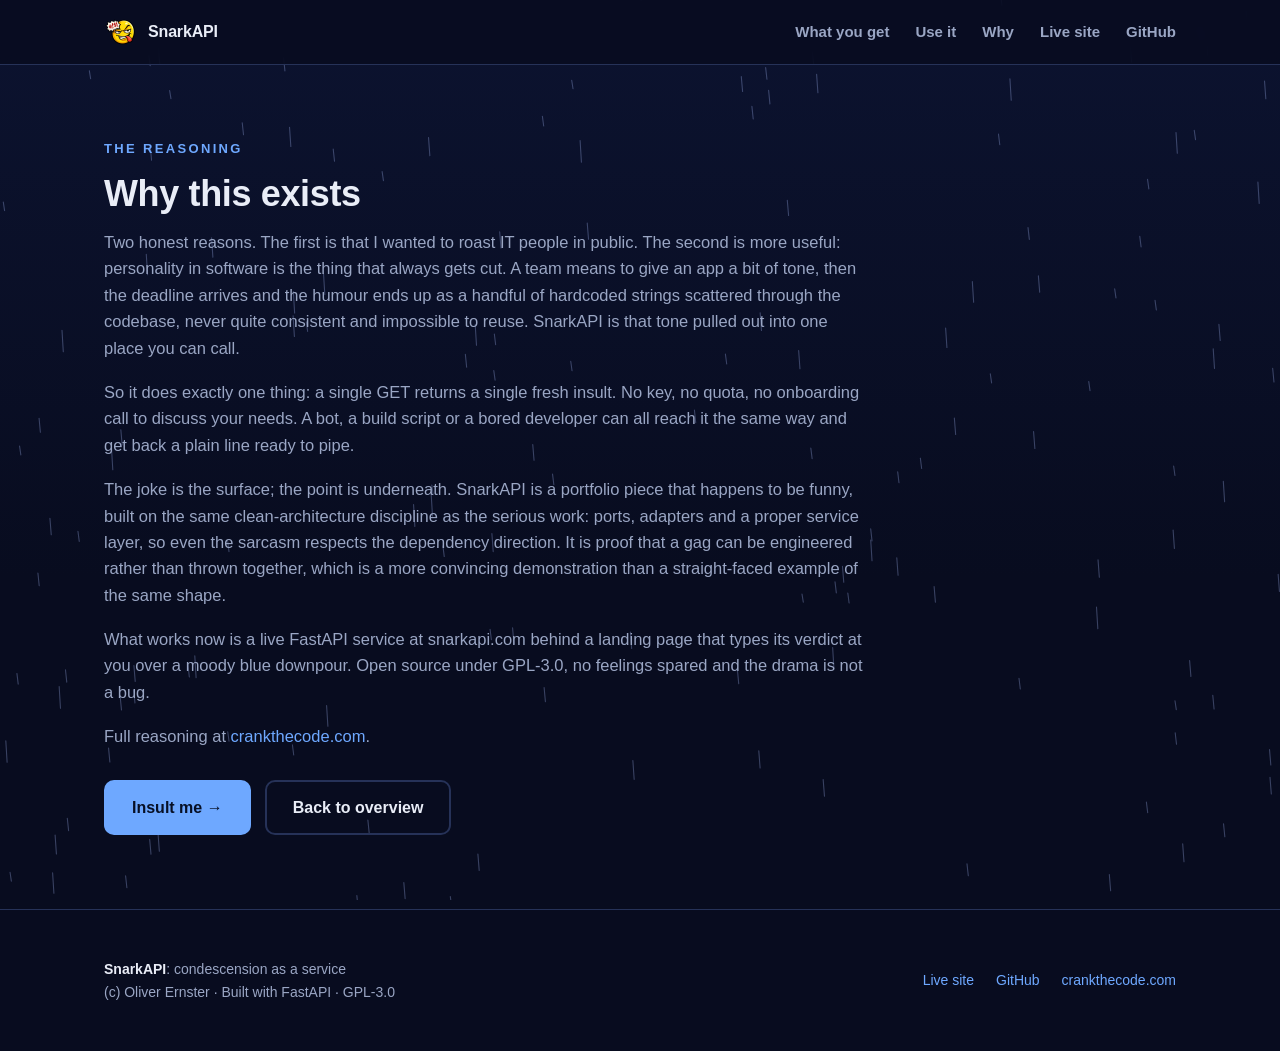
==== docs/why.html @ 78acca61 "Add why page and nav entry, purge punctuation and footer year" ====
<!DOCTYPE html>
<html lang="en">
<head>
<meta charset="utf-8">
<meta name="viewport" content="width=device-width, initial-scale=1">
<title>Why SnarkAPI exists: a joke, engineered properly</title>
<meta name="description" content="Why SnarkAPI was built: it is a gag service that takes its own construction seriously. One honest endpoint, a proper service layer and a live FastAPI deployment, so even the sarcasm respects the dependency direction.">
<meta name="author" content="Oliver Ernster">
<meta name="robots" content="index, follow">
<meta name="theme-color" content="#080c1f">
<link rel="canonical" href="https://ernster.dev/snark-as-a-service/why.html">
<meta property="og:type" content="website">
<meta property="og:site_name" content="SnarkAPI">
<meta property="og:title" content="Why SnarkAPI exists: a joke, engineered properly">
<meta property="og:description" content="A gag service that takes its own construction seriously. One honest endpoint, a proper service layer and a live FastAPI deployment, so even the sarcasm respects the dependency direction.">
<meta property="og:url" content="https://ernster.dev/snark-as-a-service/why.html">
<meta property="og:image" content="https://ernster.dev/snark-as-a-service/assets/snarkapi.png">
<meta property="og:image:alt" content="The SnarkAPI mascot: an unimpressed face mid-eye-roll">
<meta name="twitter:card" content="summary">
<meta name="twitter:title" content="Why SnarkAPI exists: a joke, engineered properly">
<meta name="twitter:description" content="A gag service that takes its own construction seriously. One honest endpoint, a proper service layer and a live FastAPI deployment.">
<meta name="twitter:image" content="https://ernster.dev/snark-as-a-service/assets/snarkapi.png">
<link rel="icon" type="image/png" href="assets/snarkapi.png">
<link rel="stylesheet" href="styles.css">
</head>
<body>
<canvas id="rain" aria-hidden="true"></canvas>

<header class="nav">
  <div class="container nav-inner">
    <a class="brand" href="index.html">
      <img src="assets/snarkapi.png" alt="SnarkAPI icon">SnarkAPI</a>
    <nav class="nav-links">
      <a href="index.html#what">What you get</a>
      <a href="index.html#use">Use it</a>
      <a href="why.html">Why</a>
      <a href="https://www.snarkapi.com/">Live site</a>
      <a href="https://github.com/oernster/snark-as-a-service">GitHub</a>
    </nav>
  </div>
</header>

<main>
  <section id="exists">
    <div class="container prose">
      <div class="eyebrow">The reasoning</div>
      <h2 class="section-title">Why this exists</h2>
      <p>Two honest reasons. The first is that I wanted to roast IT people in public. The second
        is more useful: personality in software is the thing that always gets cut. A team means to
        give an app a bit of tone, then the deadline arrives and the humour ends up as a handful of
        hardcoded strings scattered through the codebase, never quite consistent and impossible to
        reuse. SnarkAPI is that tone pulled out into one place you can call.</p>
      <p>So it does exactly one thing: a single GET returns a single fresh insult. No key, no
        quota, no onboarding call to discuss your needs. A bot, a build script or a bored developer
        can all reach it the same way and get back a plain line ready to pipe.</p>
      <p>The joke is the surface; the point is underneath. SnarkAPI is a portfolio piece that
        happens to be funny, built on the same clean-architecture discipline as the serious work:
        ports, adapters and a proper service layer, so even the sarcasm respects the dependency
        direction. It is proof that a gag can be engineered rather than thrown together, which is a
        more convincing demonstration than a straight-faced example of the same shape.</p>
      <p>What works now is a live FastAPI service at snarkapi.com behind a landing page that types
        its verdict at you over a moody blue downpour. Open source under GPL-3.0, no feelings
        spared and the drama is not a bug.</p>
      <p>Full reasoning at <a href="https://www.crankthecode.com/posts/snarkapi">crankthecode.com</a>.</p>
      <div class="cta" style="justify-content:flex-start;margin-top:30px;">
        <a class="btn btn-primary" href="https://www.snarkapi.com/">Insult me &rarr;</a>
        <a class="btn btn-ghost" href="index.html">Back to overview</a>
      </div>
    </div>
  </section>
</main>

<footer>
  <div class="container footer-inner">
    <div>
      <strong>SnarkAPI</strong>: condescension as a service<br>
      (c) Oliver Ernster · Built with FastAPI · GPL-3.0
    </div>
    <div class="footer-links">
      <a href="https://www.snarkapi.com/">Live site</a>
      <a href="https://github.com/oernster/snark-as-a-service">GitHub</a>
      <a href="https://www.crankthecode.com/">crankthecode.com</a>
    </div>
  </div>
</footer>

<script>
  // Subtle canvas rain, echoing the live site and the landing page. Pauses when the tab is hidden.
  (() => {
    const canvas = document.getElementById('rain')
    if (!canvas) return
    const ctx = canvas.getContext('2d')

    const DROP_COUNT = 150
    const MIN_LENGTH = 8
    const MAX_LENGTH = 22
    const MIN_SPEED = 4
    const MAX_SPEED = 12
    const SLANT = 1.3
    const LINE_WIDTH = 1.1
    const DROP_COLOR =
      getComputedStyle(document.documentElement)
        .getPropertyValue('--rain')
        .trim() || 'rgba(174, 194, 255, 0.5)'

    let width = 0
    let height = 0
    let drops = []
    const rand = (min, max) => min + Math.random() * (max - min)
    const makeDrop = () => ({
      x: Math.random() * width,
      y: Math.random() * height,
      len: rand(MIN_LENGTH, MAX_LENGTH),
      speed: rand(MIN_SPEED, MAX_SPEED),
    })

    function resize() {
      const dpr = window.devicePixelRatio || 1
      width = canvas.clientWidth
      height = canvas.clientHeight
      canvas.width = width * dpr
      canvas.height = height * dpr
      ctx.setTransform(dpr, 0, 0, dpr, 0, 0)
      drops = Array.from({ length: DROP_COUNT }, makeDrop)
    }

    function frame() {
      ctx.clearRect(0, 0, width, height)
      ctx.strokeStyle = DROP_COLOR
      ctx.lineWidth = LINE_WIDTH
      ctx.lineCap = 'round'
      for (const d of drops) {
        ctx.beginPath()
        ctx.moveTo(d.x, d.y)
        ctx.lineTo(d.x + SLANT, d.y + d.len)
        ctx.stroke()
        d.x += SLANT * (d.speed / MAX_SPEED)
        d.y += d.speed
        if (d.y > height) { d.y = -d.len; d.x = Math.random() * width }
      }
      requestAnimationFrame(frame)
    }

    window.addEventListener('resize', resize)
    resize()
    requestAnimationFrame(frame)
  })()
</script>
</body>
</html>
---- docs/styles.css ----
/* SnarkAPI GitHub Pages site. Dark, royal-blue, loosely echoing the
   Fulcrum / Meridian / ClearBudget landing language, with the app's own
   rain + typewriter personality. */
:root {
  --bg: #080c1f;
  --surface: #121832;
  --raised: #0d1330;
  --border: #263258;
  --text: #e9edf7;
  --muted: #9aa6c4;
  --accent: #6ea8ff;
  --accent-bright: #9cc4ff;
  --rain: rgba(174, 194, 255, 0.5);
  --maxw: 1120px;
  --radius: 14px;
  --font: -apple-system, BlinkMacSystemFont, "Segoe UI", Roboto, Inter,
    "Helvetica Neue", Arial, sans-serif;
  --mono: "SFMono-Regular", ui-monospace, "Cascadia Code", "Fira Code",
    Consolas, "Liberation Mono", Menlo, monospace;
}
* { box-sizing: border-box; }
html { scroll-behavior: smooth; }
body {
  margin: 0;
  background: linear-gradient(180deg, #0c1330 0%, var(--bg) 55%);
  color: var(--text);
  font-family: var(--font);
  line-height: 1.6;
  -webkit-font-smoothing: antialiased;
}

/* Rain canvas: fixed behind everything, never intercepts clicks. */
#rain {
  position: fixed;
  inset: 0;
  width: 100%;
  height: 100%;
  z-index: 0;
  pointer-events: none;
  opacity: 0.6;
}
body > *:not(#rain) { position: relative; z-index: 1; }

a { color: var(--accent); text-decoration: none; }
a:hover { color: var(--accent-bright); }
h1, h2, h3, h4 { line-height: 1.2; }
.container { max-width: var(--maxw); margin: 0 auto; padding: 0 24px; }

header.nav {
  position: sticky;
  top: 0;
  z-index: 10;
  background: rgba(8, 12, 31, 0.82);
  backdrop-filter: blur(10px);
  border-bottom: 1px solid var(--border);
}
.nav-inner {
  display: flex;
  align-items: center;
  justify-content: space-between;
  height: 64px;
}
.brand {
  display: flex;
  align-items: center;
  gap: 12px;
  font-weight: 800;
  color: var(--text);
  letter-spacing: -0.01em;
}
.brand img { width: 32px; height: 32px; }
.nav-links { display: flex; gap: 26px; align-items: center; }
.nav-links a { color: var(--muted); font-weight: 600; font-size: 15px; }
.nav-links a:hover { color: var(--accent-bright); }

.hero {
  position: relative;
  text-align: center;
  padding: 100px 0 78px;
  overflow: hidden;
}
.hero::before {
  content: "";
  position: absolute;
  inset: 0;
  background: radial-gradient(
    58% 50% at 50% 0,
    rgba(110, 168, 255, 0.22),
    transparent 70%
  );
  pointer-events: none;
}
.hero .logo {
  width: 116px;
  height: 116px;
  margin-bottom: 20px;
  filter: drop-shadow(0 10px 34px rgba(110, 168, 255, 0.35));
}
.hero h1 {
  font-size: clamp(42px, 7vw, 72px);
  margin: 0;
  letter-spacing: -0.02em;
}
.tagline {
  color: var(--accent);
  font-weight: 700;
  letter-spacing: 0.2em;
  text-transform: uppercase;
  font-size: 13px;
  margin-top: 10px;
}
.lede {
  max-width: 660px;
  margin: 24px auto 0;
  color: var(--muted);
  font-size: 19px;
}

/* Live demo "screen" in the hero: shows the typewriter effect off the API. */
.demo {
  max-width: 720px;
  margin: 34px auto 0;
  background: var(--raised);
  border: 1px solid var(--border);
  border-radius: var(--radius);
  box-shadow: 0 28px 64px rgba(0, 0, 0, 0.5);
  overflow: hidden;
}
.demo .bar {
  display: flex;
  gap: 7px;
  align-items: center;
  padding: 12px 15px;
  border-bottom: 1px solid var(--border);
  background: var(--surface);
}
.demo .bar i {
  width: 11px;
  height: 11px;
  border-radius: 50%;
  background: var(--border);
}
.demo .bar .addr {
  margin-left: 10px;
  color: var(--muted);
  font-family: var(--mono);
  font-size: 12px;
}
.demo .screen {
  /* Fixed height so the box never grows/shrinks as lines are typed and wiped,
     which would otherwise reflow the whole page. Tall enough for the longest
     sample (up to three wrapped lines); text stays vertically centred. */
  height: 210px;
  display: grid;
  place-items: center;
  padding: 24px 26px;
  text-align: center;
  font-weight: 800;
  font-size: clamp(18px, 2.6vw, 26px);
  color: #fff;
  overflow: hidden;
}
.caret {
  display: inline-block;
  margin-left: 0.06em;
  font-weight: 400;
  color: var(--accent-bright);
  animation: caret-blink 1s steps(1, end) infinite;
}
@keyframes caret-blink {
  0%, 50% { opacity: 1; }
  50.01%, 100% { opacity: 0; }
}

.cta {
  display: flex;
  gap: 14px;
  justify-content: center;
  margin-top: 32px;
  flex-wrap: wrap;
}
.btn {
  display: inline-block;
  padding: 13px 26px;
  border-radius: 10px;
  font-weight: 700;
  border: 2px solid transparent;
  transition: 0.15s ease;
}
.btn-primary { background: var(--accent); color: #071026; }
.btn-primary:hover { background: var(--accent-bright); color: #071026; }
.btn-ghost { border-color: var(--border); color: var(--text); }
.btn-ghost:hover { border-color: var(--accent); color: var(--accent-bright); }
.badges {
  margin-top: 24px;
  color: var(--muted);
  font-size: 13px;
  letter-spacing: 0.06em;
}
.badges span { margin: 0 10px; }

section { padding: 74px 0; }
section.alt {
  background: linear-gradient(180deg, rgba(18, 24, 50, 0.5), transparent);
}
.eyebrow {
  color: var(--accent);
  font-weight: 700;
  letter-spacing: 0.18em;
  text-transform: uppercase;
  font-size: 13px;
  margin-bottom: 12px;
}
.section-title {
  font-size: clamp(28px, 4vw, 36px);
  margin: 0 0 14px;
  letter-spacing: -0.01em;
}
.section-sub {
  color: var(--muted);
  margin: 0 0 42px;
  font-size: 17px;
}
.prose p {
  color: var(--muted);
  font-size: 16.5px;
  max-width: 760px;
  margin: 0 0 18px;
}
.prose p:last-child { margin-bottom: 0; }

.features {
  display: grid;
  grid-template-columns: repeat(auto-fit, minmax(240px, 1fr));
  gap: 18px;
}
.feature {
  background: var(--surface);
  border: 1px solid var(--border);
  border-radius: var(--radius);
  padding: 26px;
}
.feature .fnum {
  color: var(--accent);
  font-weight: 700;
  font-size: 20px;
}
.feature h3 { margin: 10px 0 8px; font-size: 18px; }
.feature p { margin: 0; color: var(--muted); font-size: 15px; }

/* API usage: terminal frame with a request + response. */
.terminal {
  background: var(--raised);
  border: 1px solid var(--border);
  border-radius: var(--radius);
  overflow: hidden;
  box-shadow: 0 28px 64px rgba(0, 0, 0, 0.5);
  max-width: 820px;
}
.terminal .bar {
  display: flex;
  gap: 7px;
  padding: 12px 15px;
  border-bottom: 1px solid var(--border);
  background: var(--surface);
}
.terminal .bar i {
  width: 11px;
  height: 11px;
  border-radius: 50%;
  background: var(--border);
}
.terminal pre {
  margin: 0;
  padding: 22px 24px;
  font-family: var(--mono);
  font-size: 14px;
  line-height: 1.7;
  color: var(--text);
  overflow-x: auto;
}
.terminal .prompt { color: var(--accent); }
.terminal .cmt { color: var(--muted); }
.endpoint {
  margin-top: 24px;
  color: var(--muted);
  font-size: 15px;
}
.endpoint code {
  font-family: var(--mono);
  color: var(--accent-bright);
  background: rgba(110, 168, 255, 0.1);
  border: 1px solid var(--border);
  border-radius: 6px;
  padding: 2px 7px;
}

footer {
  border-top: 1px solid var(--border);
  padding: 48px 0;
  color: var(--muted);
  font-size: 14px;
}
.footer-inner {
  display: flex;
  justify-content: space-between;
  gap: 24px;
  flex-wrap: wrap;
  align-items: center;
}
.footer-inner strong { color: var(--text); }
.footer-links { display: flex; gap: 22px; flex-wrap: wrap; }

@media (max-width: 640px) {
  .nav-links { gap: 16px; }
  .nav-links a:nth-child(1),
  .nav-links a:nth-child(2) { display: none; }
}
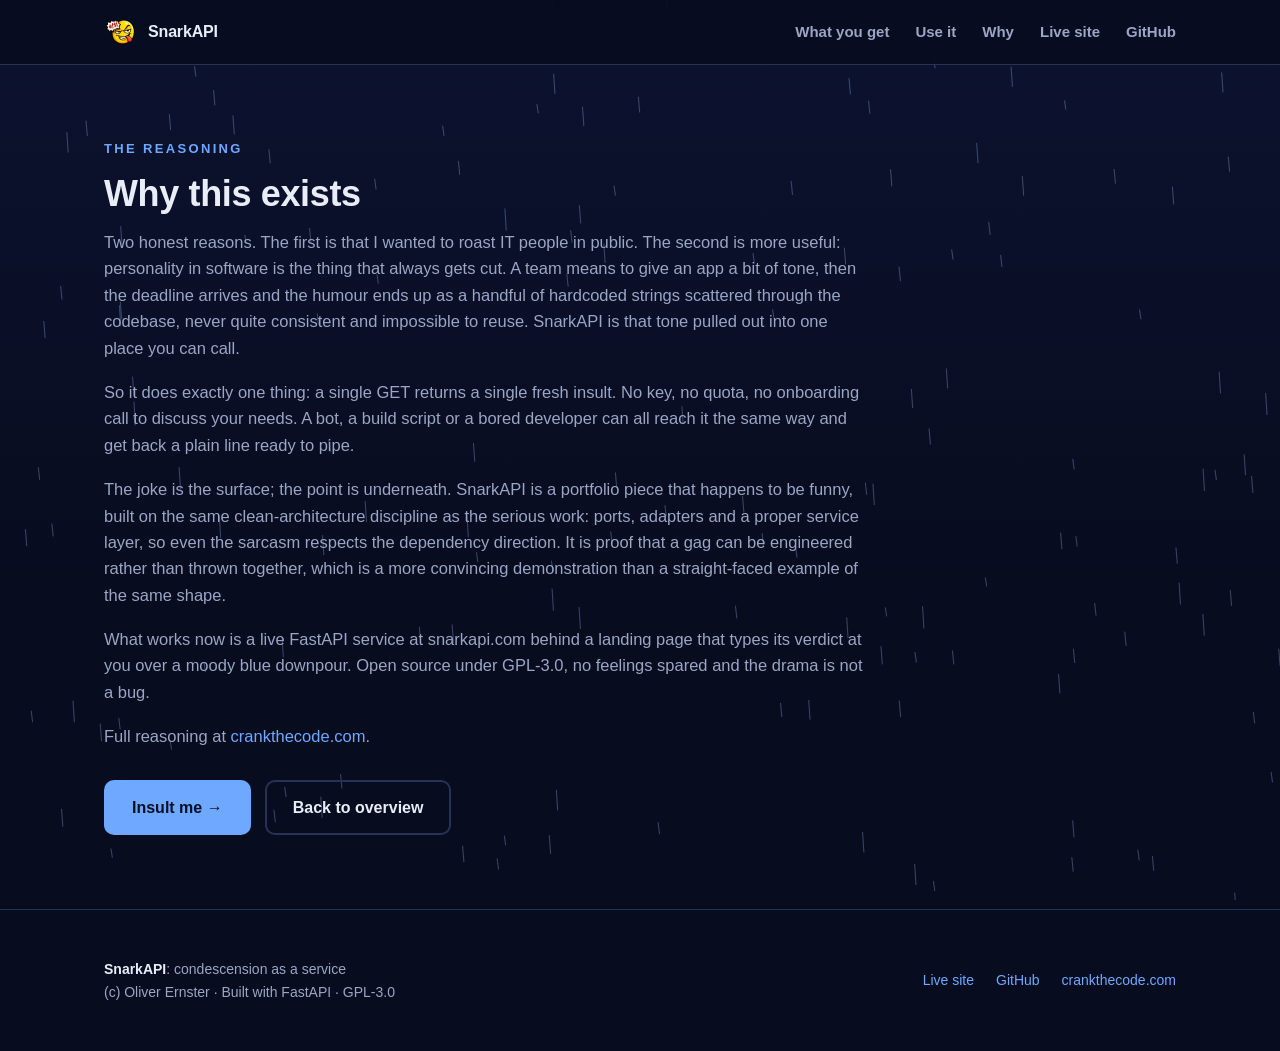
==== commit 6d48e7db: "site: link root by directory, not index.html Linking to index.html publishes a second crawlable URL " ====
--- a/docs/why.html
+++ b/docs/why.html
@@ -28,7 +28,7 @@
 
 <header class="nav">
   <div class="container nav-inner">
-    <a class="brand" href="index.html">
+    <a class="brand" href="./">
       <img src="assets/snarkapi.png" alt="SnarkAPI icon">SnarkAPI</a>
     <nav class="nav-links">
       <a href="index.html#what">What you get</a>
@@ -64,7 +64,7 @@
       <p>Full reasoning at <a href="https://www.crankthecode.com/posts/snarkapi">crankthecode.com</a>.</p>
       <div class="cta" style="justify-content:flex-start;margin-top:30px;">
         <a class="btn btn-primary" href="https://www.snarkapi.com/">Insult me &rarr;</a>
-        <a class="btn btn-ghost" href="index.html">Back to overview</a>
+        <a class="btn btn-ghost" href="./">Back to overview</a>
       </div>
     </div>
   </section>
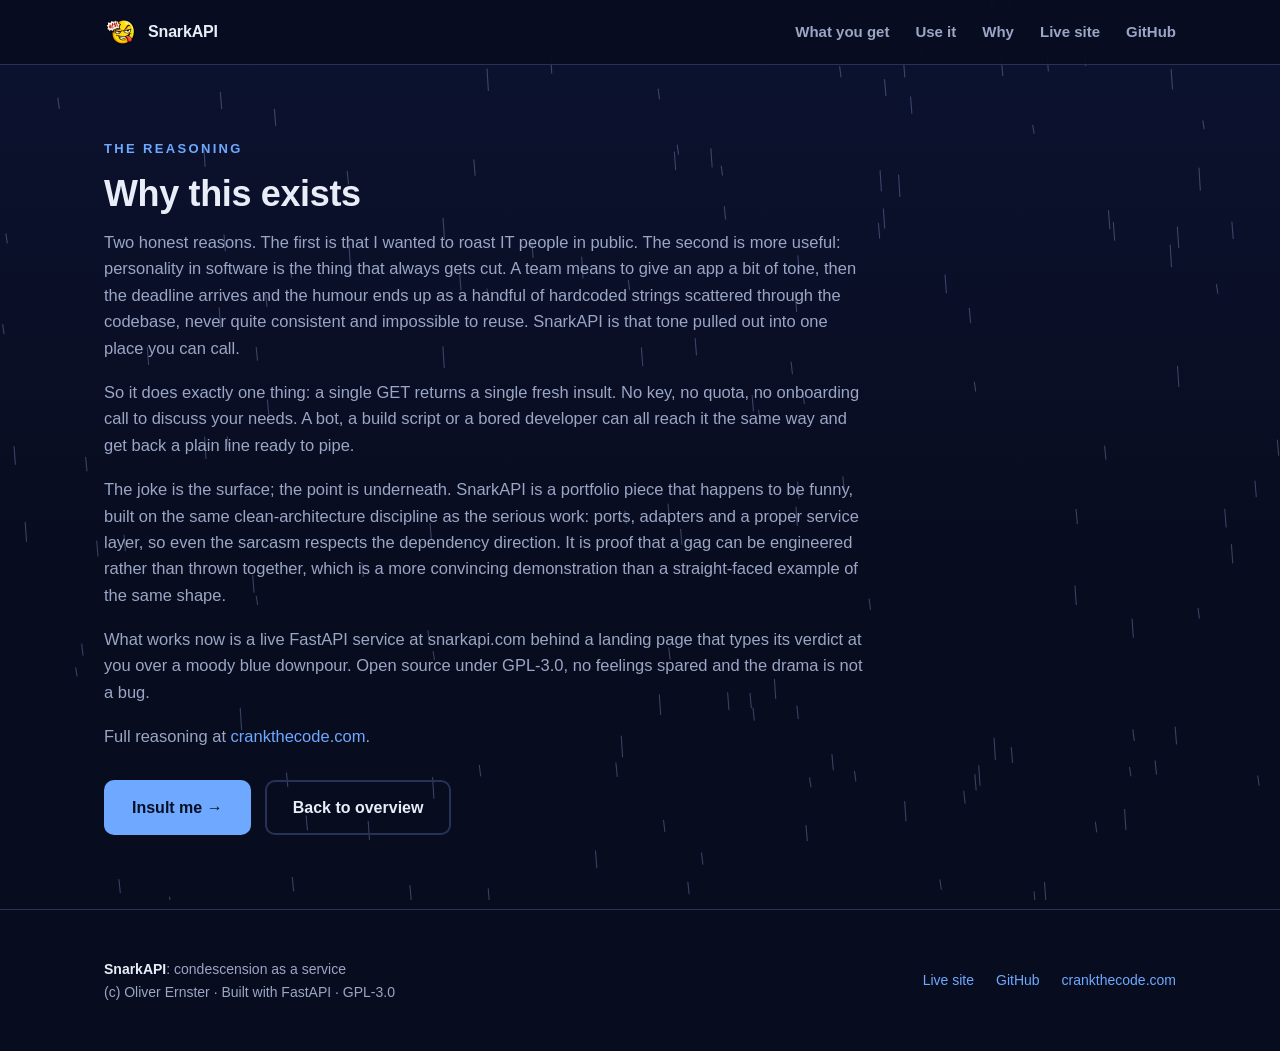
==== commit 68e2d044: "site: serve one indexable URL for the homepage The /sarcasm route rendered a second copy of the home" ====
--- a/docs/why.html
+++ b/docs/why.html
@@ -31,8 +31,8 @@
     <a class="brand" href="./">
       <img src="assets/snarkapi.png" alt="SnarkAPI icon">SnarkAPI</a>
     <nav class="nav-links">
-      <a href="index.html#what">What you get</a>
-      <a href="index.html#use">Use it</a>
+      <a href="./#what">What you get</a>
+      <a href="./#use">Use it</a>
       <a href="why.html">Why</a>
       <a href="https://www.snarkapi.com/">Live site</a>
       <a href="https://github.com/oernster/snark-as-a-service">GitHub</a>
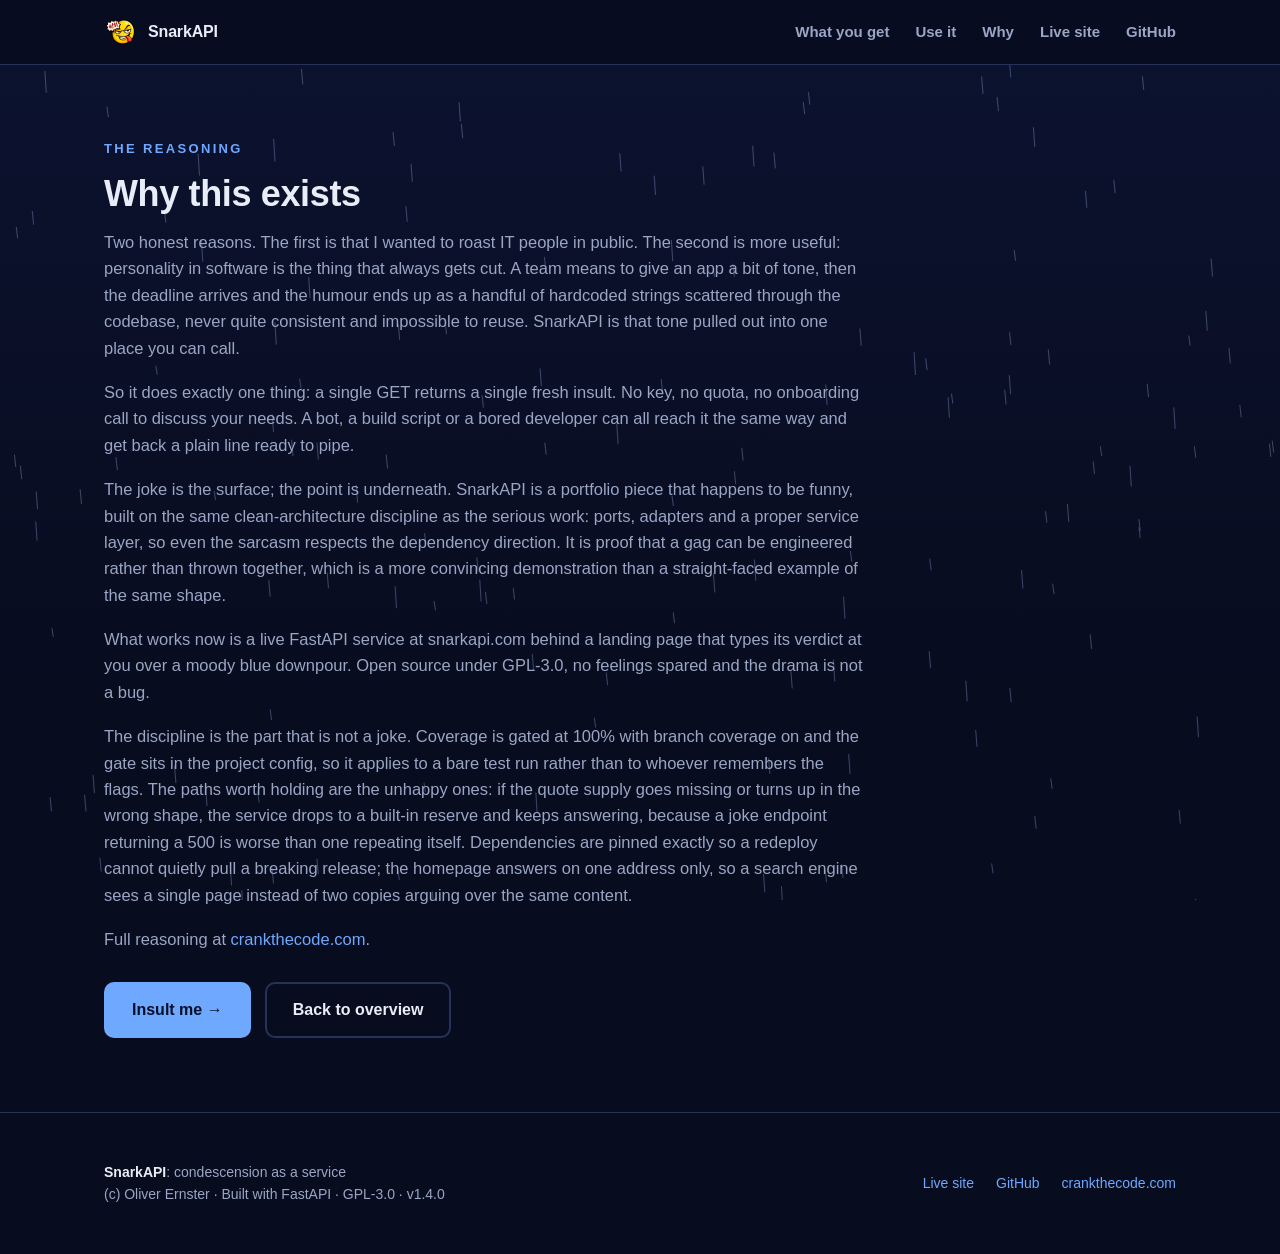
==== commit 241e7196: "Give the service a single source of truth for its version VERSION at the root, read by app/version.p" ====
--- a/docs/why.html
+++ b/docs/why.html
@@ -61,6 +61,14 @@
       <p>What works now is a live FastAPI service at snarkapi.com behind a landing page that types
         its verdict at you over a moody blue downpour. Open source under GPL-3.0, no feelings
         spared and the drama is not a bug.</p>
+      <p>The discipline is the part that is not a joke. Coverage is gated at 100% with branch
+        coverage on and the gate sits in the project config, so it applies to a bare test run
+        rather than to whoever remembers the flags. The paths worth holding are the unhappy ones:
+        if the quote supply goes missing or turns up in the wrong shape, the service drops to a
+        built-in reserve and keeps answering, because a joke endpoint returning a 500 is worse
+        than one repeating itself. Dependencies are pinned exactly so a redeploy cannot quietly
+        pull a breaking release; the homepage answers on one address only, so a search engine
+        sees a single page instead of two copies arguing over the same content.</p>
       <p>Full reasoning at <a href="https://www.crankthecode.com/posts/snarkapi">crankthecode.com</a>.</p>
       <div class="cta" style="justify-content:flex-start;margin-top:30px;">
         <a class="btn btn-primary" href="https://www.snarkapi.com/">Insult me &rarr;</a>
@@ -74,7 +82,8 @@
   <div class="container footer-inner">
     <div>
       <strong>SnarkAPI</strong>: condescension as a service<br>
-      (c) Oliver Ernster · Built with FastAPI · GPL-3.0
+      (c) Oliver Ernster · Built with FastAPI · GPL-3.0 ·
+      v<!--VERSION-->1.4.0<!--/VERSION-->
     </div>
     <div class="footer-links">
       <a href="https://www.snarkapi.com/">Live site</a>
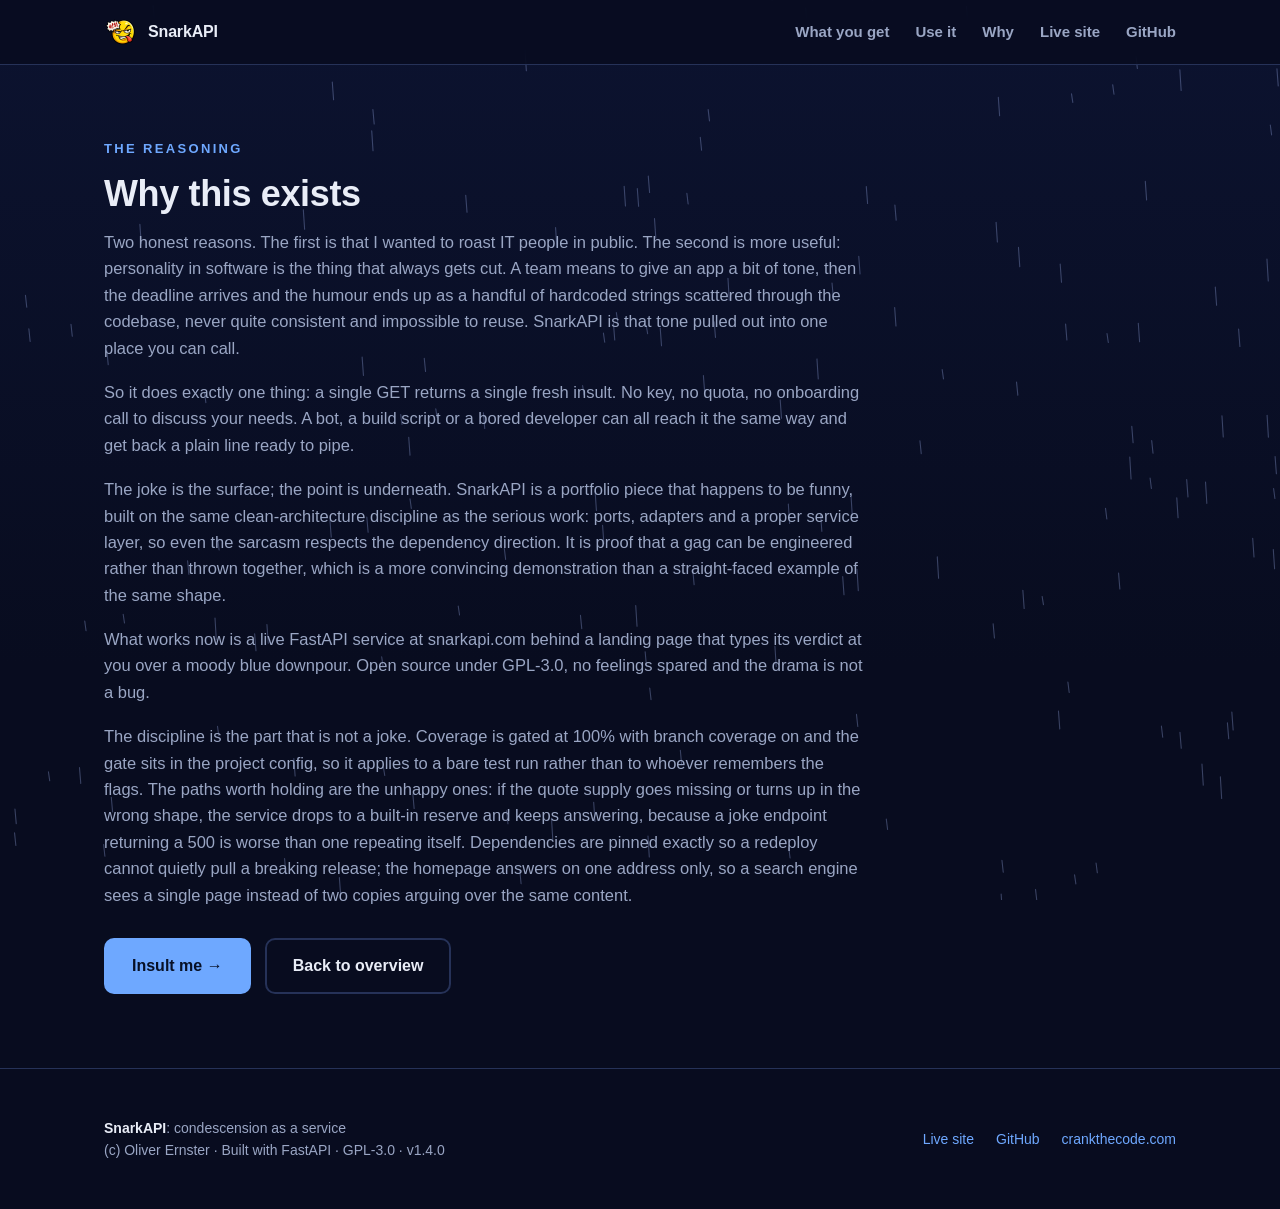
==== commit e9cdf8d5: "Retire the pruned crankthecode link The post no longer exists; its URL now redirects back to this si" ====
--- a/docs/why.html
+++ b/docs/why.html
@@ -69,7 +69,6 @@
         than one repeating itself. Dependencies are pinned exactly so a redeploy cannot quietly
         pull a breaking release; the homepage answers on one address only, so a search engine
         sees a single page instead of two copies arguing over the same content.</p>
-      <p>Full reasoning at <a href="https://www.crankthecode.com/posts/snarkapi">crankthecode.com</a>.</p>
       <div class="cta" style="justify-content:flex-start;margin-top:30px;">
         <a class="btn btn-primary" href="https://www.snarkapi.com/">Insult me &rarr;</a>
         <a class="btn btn-ghost" href="./">Back to overview</a>
